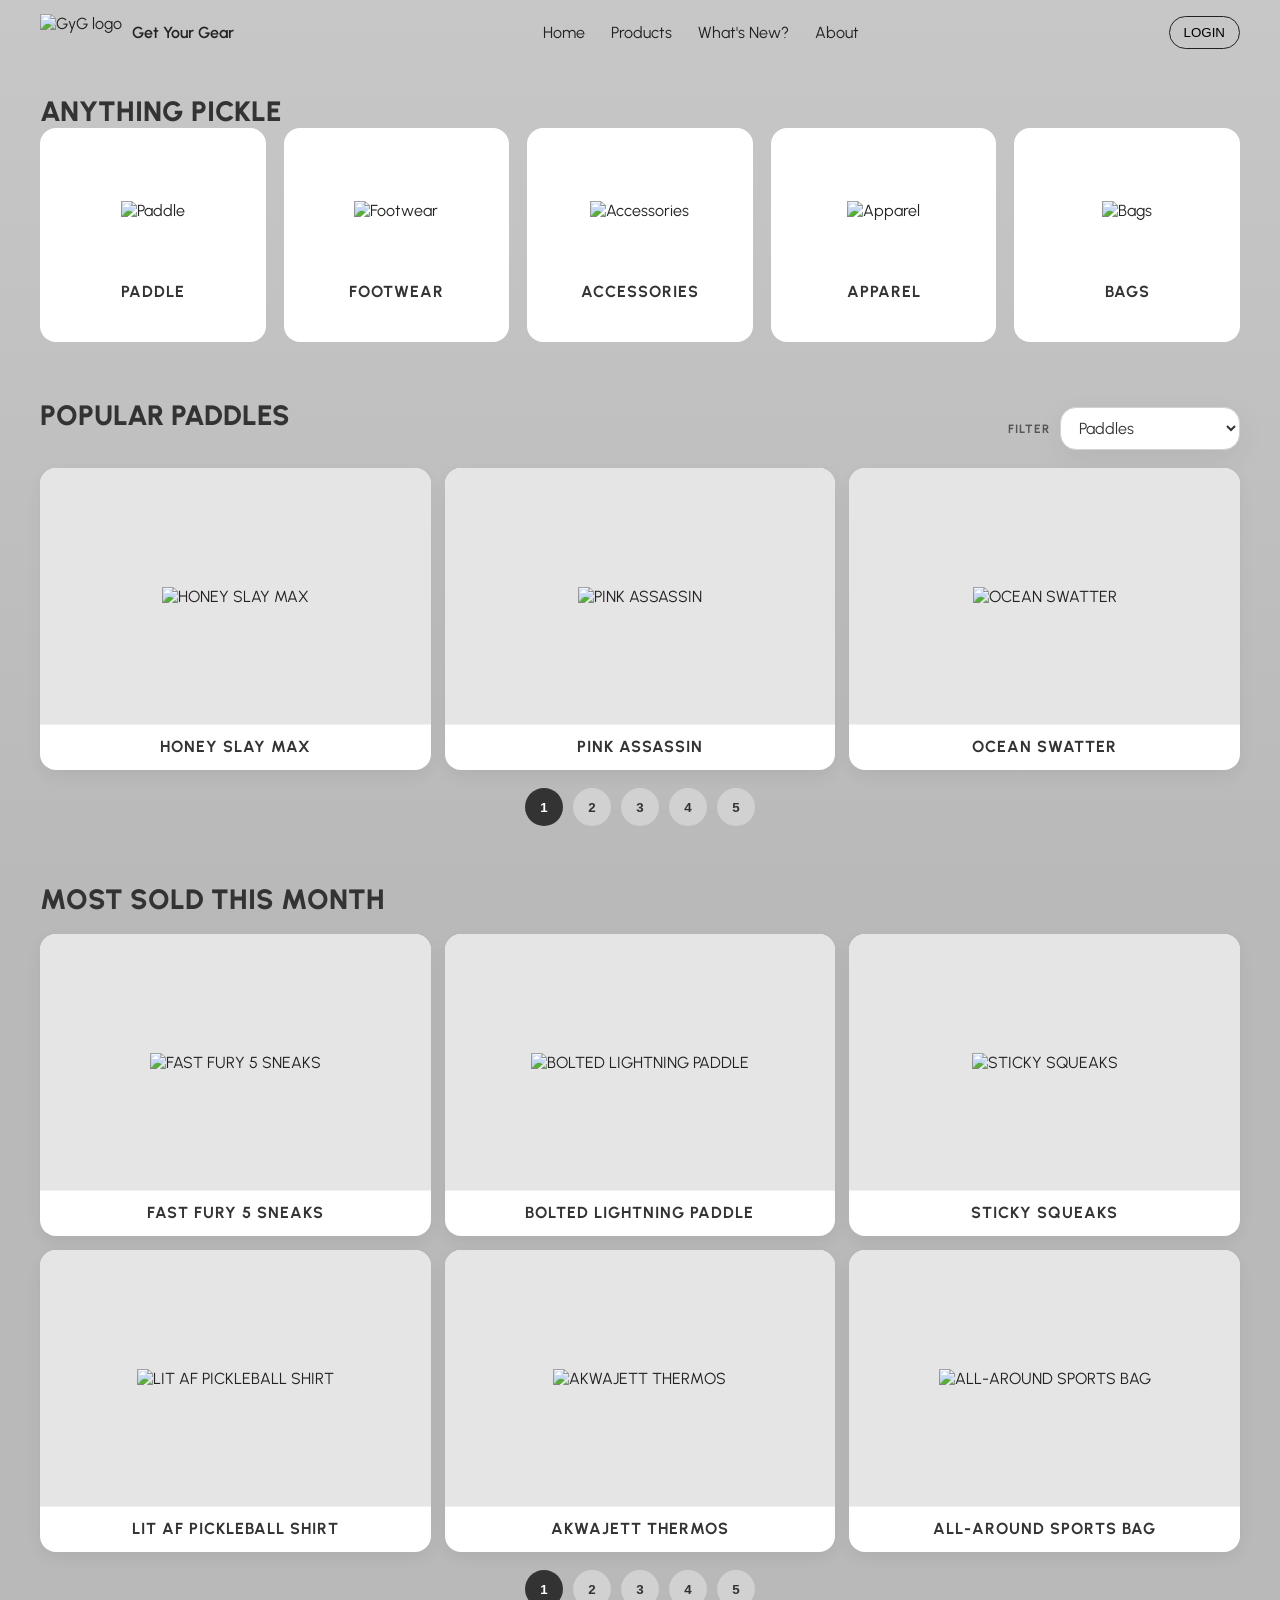
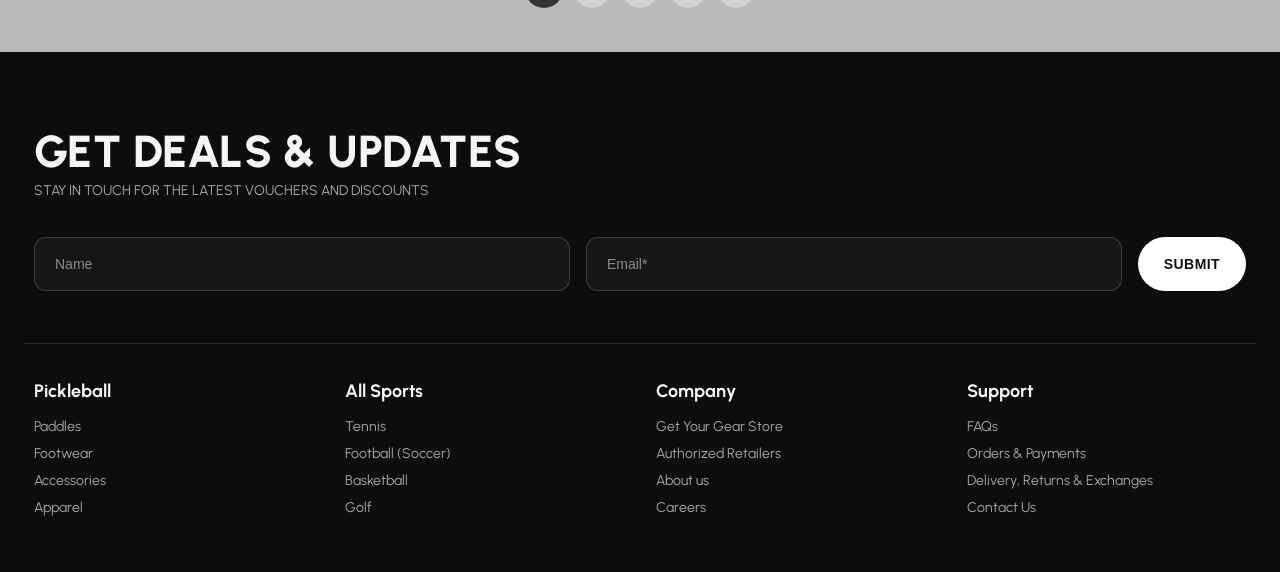
==== Product.html @ f4be5484 "Add files via upload" ====
<!doctype html>
<html lang="en">
	<head>
		<meta charset="utf-8">
		<meta name="viewport" content="width=device-width, initial-scale=1">
		<title>Products - Get Your Gear</title>
		<link rel="preconnect" href="https://fonts.googleapis.com">
		<link rel="preconnect" href="https://fonts.gstatic.com" crossorigin>
		<link href="https://fonts.googleapis.com/css2?family=Urbanist:wght@400;500;600;700;800&display=swap" rel="stylesheet">
		<link rel="stylesheet" href="./Product.css">
		<link rel="stylesheet" href="./footer.css">
	</head>
	<body class="product-page">
			<nav class="nav">
				<div class="nav-left">
					<div class="logo">
						<img class="logo-mark" src="./assets/gyg_logo_2.png" alt="GyG logo">
						<div class="logo-text">Get Your Gear</div>
					</div>
				</div>
				<div class="nav-center">
					<div class="nav-links center-links">
						<a href="index.html">Home</a>
						<a href="Product.html">Products</a>
						<a href="#">What's New?</a>
						<a href="#">About</a>
					</div>
				</div>
				<div class="nav-right">
					<button class="login-btn">LOGIN</button>
				</div>
			</nav>
			<section class="categories-section">
				<div class="categories-wrap">
					<h2 class="categories-title">ANYTHING PICKLE</h2>
					<div class="categories-grid">
						<a class="cat-card" href="#">
							<div class="cat-image"><img src="./assets/volt_paddle_cutout.png" alt="Paddle"></div>
							<div class="cat-label">PADDLE</div>
						</a>
						<a class="cat-card" href="#">
							<div class="cat-image"><img src="./assets/volt_shoes_cutout_fina1l.png" alt="Footwear"></div>
							<div class="cat-label">FOOTWEAR</div>
						</a>
						<a class="cat-card" href="#">
							<div class="cat-image"><img src="./assets/pickleball_thermos.png" alt="Accessories"></div>
							<div class="cat-label">ACCESSORIES</div>
						</a>
						<a class="cat-card" href="#">
							<div class="cat-image"><img src="./assets/pickle_shirt.png" alt="Apparel"></div>
							<div class="cat-label">APPAREL</div>
						</a>
						<a class="cat-card" href="#">
							<div class="cat-image"><img src="./assets/volt_sports_bag_cutout.png" alt="Bags"></div>
							<div class="cat-label">BAGS</div>
						</a>
					</div>
				</div>
			</section>
		<section class="popular-paddles-section">
			<div class="popular-paddles-wrap">
				<div class="section-meta">
					<h2 id="popular-section-title" class="popular-paddles-title">POPULAR PADDLES</h2>
					<div class="category-filter">
						<label for="popular-filter-select">Filter</label>
					<select id="popular-filter-select">
						<option selected>Paddles</option>
						<option>Footwear</option>
							<option>Accessories</option>
							<option>Apparel</option>
							<option>Bags</option>
						</select>
					</div>
				</div>
				<div class="paddles-grid" id="popular-paddles-grid">
				<div class="paddle-card">
						<div class="paddle-image"><img src="./assets/volt_paddle_cutout.png" alt="Honey Slay Max"></div>
						<div class="paddle-copy">HONEY SLAY MAX</div>
					</div>
				<div class="paddle-card">
					<div class="paddle-image"><img src="./assets/pickleball_pink_black_solid.png" alt="Pink Assassin"></div>
					<div class="paddle-copy">PINK ASSASSIN</div>
				</div>
				<div class="paddle-card">
						<div class="paddle-image"><img src="./assets/pickleball_black_blue_final.png" alt="Ocean Swatter"></div>
						<div class="paddle-copy">OCEAN SWATTER</div>
					</div>
				</div>
			<div class="paddles-nav" id="popular-paddles-nav">
					<button class="paddle-dot active" type="button">1</button>
					<button class="paddle-dot" type="button">2</button>
					<button class="paddle-dot" type="button">3</button>
					<button class="paddle-dot" type="button">4</button>
					<button class="paddle-dot" type="button">5</button>
				</div>
			</div>
		</section>
		<section class="popular-paddles-section">
			<div class="popular-paddles-wrap">
				<h2 class="popular-paddles-title">MOST SOLD THIS MONTH</h2>
			<div class="paddles-grid" id="most-sold-grid">
					<div class="paddle-card">
				<div class="paddle-image"><img src="./assets/most_sold_1.png" alt="Fast Fury 5 Sneaks"></div>
						<div class="paddle-copy">FAST FURY 5 SNEAKS</div>
					</div>
					<div class="paddle-card">
				<div class="paddle-image"><img src="./assets/most_sold_2.png" alt="Bolted Lightning Paddle"></div>
						<div class="paddle-copy">BOLTED LIGHTNING PADDLE</div>
					</div>
					<div class="paddle-card">
				<div class="paddle-image"><img src="./assets/most_sold_3.png" alt="Sticky Squeaks"></div>
						<div class="paddle-copy">STICKY SQUEAKS</div>
					</div>
					<div class="paddle-card">
				<div class="paddle-image"><img src="./assets/most_sold_4.png" alt="Lit AF Picklebal Shirt"></div>
						<div class="paddle-copy">LIT AF PICKLEBAL SHIRT</div>
					</div>
					<div class="paddle-card">
				<div class="paddle-image"><img src="./assets/most_sold_5.png" alt="Akwajett Thermos"></div>
						<div class="paddle-copy">AKWAJETT THERMOS</div>
					</div>
					<div class="paddle-card">
				<div class="paddle-image"><img src="./assets/most_sold_6.png" alt="All-Around Sports Bag"></div>
						<div class="paddle-copy">ALL-AROUND SPORTS BAG</div>
					</div>
				</div>
				<div class="paddles-nav" id="most-sold-paddles-nav">
					<button class="paddle-dot active" type="button">1</button>
					<button class="paddle-dot" type="button">2</button>
					<button class="paddle-dot" type="button">3</button>
					<button class="paddle-dot" type="button">4</button>
					<button class="paddle-dot" type="button">5</button>
				</div>
			</div>
		</section>
		<section class="footer-section">
			<div class="footer-wrap">
				<div class="footer-hero">
					<div>
						<div class="footer-heading">GET DEALS & UPDATES</div>
						<div class="footer-copy">STAY IN TOUCH FOR THE LATEST VOUCHERS AND DISCOUNTS</div>
					</div>
					<form class="footer-form">
						<input type="text" placeholder="Name">
						<input type="email" placeholder="Email*">
						<button type="submit">SUBMIT</button>
					</form>
				</div>
				<div class="footer-rule"></div>
				<div class="footer-links-grid">
					<div>
						<div class="footer-column-title">Pickleball</div>
						<div class="footer-link-list">
							<a href="#">Paddles</a>
							<a href="#">Footwear</a>
							<a href="#">Accessories</a>
							<a href="#">Apparel</a>
						</div>
					</div>
					<div>
						<div class="footer-column-title">All Sports</div>
						<div class="footer-link-list">
							<a href="#">Tennis</a>
							<a href="#">Football (Soccer)</a>
							<a href="#">Basketball</a>
							<a href="#">Golf</a>
						</div>
					</div>
					<div>
						<div class="footer-column-title">Company</div>
						<div class="footer-link-list">
							<a href="#">Get Your Gear Store</a>
							<a href="#">Authorized Retailers</a>
							<a href="#">About us</a>
							<a href="#">Careers</a>
						</div>
					</div>
					<div>
						<div class="footer-column-title">Support</div>
						<div class="footer-link-list">
							<a href="#">FAQs</a>
							<a href="#">Orders & Payments</a>
							<a href="#">Delivery, Returns & Exchanges</a>
							<a href="#">Contact Us</a>
						</div>
					</div>
				</div>
			</div>
		</section>
		<script src="./popular.js"></script>
		<script src="./most sold.js"></script>
	</body>
</html>
---- Product.css ----
/* Product page styles */
html, body {
	height: 100%;
	margin: 0;
}

body.product-page {
	background-color: #B9B9B9;
	background-image: linear-gradient(to top, #B9B9B9 0%, #C7C7C7 100%);
	background-repeat: no-repeat;
	background-attachment: fixed;
	background-size: 100% 100%;
	min-height: 100vh;
	font-family: 'Urbanist', 'Helvetica Neue', Arial, sans-serif;
	color: #222;
}

/* Navbar styles for product page */
.nav{
	max-width: 1200px;
	margin: 0 auto;
	display: grid;
	grid-template-columns: auto 1fr auto;
	align-items: center;
	padding: 14px 20px;
}
.nav-left, .nav-right, .nav-center{
	display: flex;
	align-items: center;
}
.logo{
	display: flex;
	align-items: center;
	gap: 10px;
}
.logo-mark{height:36px;width:auto;display:block}
.logo-text{font-weight:600}
.nav-links{display:flex;gap:18px;align-items:center}
.nav-links a{color:inherit;text-decoration:none;padding:6px 4px}
.nav-center{justify-content:center}
.login-btn{
		border:1px solid #222;background:transparent;padding:8px 14px;border-radius:18px;cursor:pointer;
}

@media (max-width: 700px){
	.nav{grid-template-columns: auto 1fr auto;gap:10px}
	.nav-center{display:none}
	.nav-left .logo-mark{height:32px}
}


.product-main{
	max-width: 1100px;
	margin: 48px auto;
	padding: 24px;
}

h1{
	margin: 0 0 12px 0;
}

/* Categories grid (cards) */
.categories-section{max-width:1200px;margin:18px auto;padding:0 20px}
.categories-wrap{padding:12px 0}
.section-meta{display:flex;align-items:flex-end;justify-content:space-between;gap:16px;margin-bottom:18px}
.categories-title,.popular-paddles-title{font-size:28px;font-weight:800;margin:0;text-transform:uppercase;color:#333}
.category-filter{display:flex;align-items:center;gap:10px}
.category-filter label{font-size:12px;font-weight:700;text-transform:uppercase;letter-spacing:1px;color:#555}
.category-filter select{min-width:180px;border:1px solid #d3d3d3;border-radius:16px;padding:10px 14px;background:#fff;color:#333;font:inherit;cursor:pointer;box-shadow:0 10px 30px rgba(0,0,0,0.06)}
.categories-grid{display:grid;grid-template-columns:repeat(5,1fr);gap:18px}
.cat-card{background:#fff;border-radius:16px;padding:22px 14px;text-align:center;text-decoration:none;color:inherit;display:flex;flex-direction:column;align-items:center;gap:12px;min-height:170px}
.cat-card .cat-image{width:100%;display:flex;align-items:center;justify-content:center;height:120px}
.cat-card img{max-width:140px;max-height:120px;height:auto;display:block}
.cat-label{font-weight:700;letter-spacing:1px;color:#333}

@media (max-width: 1000px){
	.categories-grid{grid-template-columns:repeat(3,1fr)}
}
@media (max-width: 640px){
	.categories-grid{grid-template-columns:repeat(2,1fr)}
	.categories-title{font-size:20px}
	.cat-card .cat-image{height:90px}
	.cat-card img{max-width:110px;max-height:90px}
}

.popular-paddles-section{max-width:1200px;margin:32px auto;padding:0 20px}
.popular-paddles-wrap{padding:12px 0}
.popular-paddles-title{font-size:28px;font-weight:800;margin:0 0 18px;text-transform:uppercase;color:#333}
.paddles-grid{display:grid;grid-template-columns:repeat(3,minmax(0,1fr));gap:14px}
.paddles-nav{margin-top:18px;display:flex;justify-content:center;gap:10px;flex-wrap:wrap}
.paddle-dot{border:none;background:#d1d1d1;color:#333;width:38px;height:38px;border-radius:50%;font-weight:700;cursor:pointer;transition:background 0.2s, transform 0.2s}
.paddle-dot:hover{background:#b5b5b5;transform:scale(1.03)}
.paddle-dot.active{background:#333;color:#fff}
.paddle-card{background:#fff;border-radius:16px;overflow:hidden;text-align:center;text-decoration:none;color:inherit;display:flex;flex-direction:column;align-items:center;box-shadow:0 6px 16px rgba(0,0,0,0.06)}
.paddle-image{background:#E5E5E5;padding:18px 14px;width:100%;display:flex;align-items:center;justify-content:center;min-height:220px}
.paddle-image img{max-width:220px;max-height:220px;width:auto;height:auto;display:block}
.paddle-copy{padding:12px 12px 14px;font-weight:700;text-transform:uppercase;letter-spacing:1px;color:#333;width:100%;border-top:1px solid #f0f0f0}

@media (max-width: 1000px){
	.paddles-grid{grid-template-columns:repeat(2,1fr)}
}
@media (max-width: 640px){
	.paddles-grid{grid-template-columns:1fr}
	.popular-paddles-title{font-size:20px}
	.paddle-image{padding:18px 12px}
	.paddle-image img{max-width:120px;max-height:150px}
}

/* Footer section styles */
:root {
	--footer-bg: #0d0d0d;
	--footer-text: #f5f5f3;
	--footer-muted: #a9a9a9;
	--footer-border: rgba(255, 255, 255, 0.12);
	--footer-button: #ffffff;
	--footer-button-text: #111111;
}

.footer-section {
	background: var(--footer-bg);
	color: var(--footer-text);
	padding: 72px 24px 56px;
}

.footer-wrap {
	max-width: 1280px;
	margin: 0 auto;
}

.footer-hero {
	display: grid;
	gap: 22px;
	justify-items: start;
	padding: 0 10px;
}

.footer-heading {
	font-size: clamp(32px, 3.5vw, 48px);
	font-weight: 800;
	letter-spacing: 0.01em;
	text-transform: uppercase;
}

.footer-copy {
	max-width: 620px;
	color: var(--footer-muted);
	font-size: 14px;
	line-height: 1.8;
}

.footer-form {
	display: grid;
	grid-template-columns: minmax(200px, 1fr) minmax(220px, 1fr) auto;
	gap: 16px;
	width: 100%;
	margin-top: 12px;
}

.footer-form input {
	border: 1px solid rgba(255, 255, 255, 0.16);
	border-radius: 12px;
	background: rgba(255, 255, 255, 0.04);
	color: var(--footer-text);
	padding: 18px 20px;
	font-size: 14px;
}

.footer-form input::placeholder {
	color: rgba(255, 255, 255, 0.5);
}

.footer-form button {
	border: none;
	border-radius: 999px;
	background: var(--footer-button);
	color: var(--footer-button-text);
	font-size: 14px;
	font-weight: 700;
	letter-spacing: 0.03em;
	padding: 16px 26px;
	cursor: pointer;
	transition: transform 0.2s ease, box-shadow 0.2s ease;
}

.footer-form button:hover {
	transform: translateY(-1px);
	box-shadow: 0 16px 30px rgba(0, 0, 0, 0.15);
}

.footer-rule {
	border-top: 1px solid var(--footer-border);
	margin: 52px 0 36px;
}

.footer-links-grid {
	display: grid;
	grid-template-columns: repeat(4, minmax(0, 1fr));
	gap: 32px;
	padding: 0 10px;
}

.footer-column-title {
	font-size: 18px;
	font-weight: 700;
	margin-bottom: 16px;
}

.footer-link-list {
	display: grid;
	gap: 10px;
}

.footer-link-list a {
	color: var(--footer-muted);
	text-decoration: none;
	font-size: 14px;
	transition: color 0.2s ease;
}

.footer-link-list a:hover {
	color: var(--footer-text);
}

@media (max-width: 980px) {
	.footer-section {
		padding: 60px 20px 48px;
	}

	.footer-form {
		grid-template-columns: 1fr;
	}

	.footer-links-grid {
		grid-template-columns: repeat(2, minmax(0, 1fr));
	}
}

@media (max-width: 640px) {
	.footer-section {
		padding: 48px 16px 40px;
	}

	.footer-form {
		gap: 12px;
	}

	.footer-links-grid {
		grid-template-columns: 1fr;
	}
}

/* Footer section styles */
:root {
	--footer-bg: #0d0d0d;
	--footer-text: #f5f5f3;
	--footer-muted: #a9a9a9;
	--footer-border: rgba(255, 255, 255, 0.12);
	--footer-button: #ffffff;
	--footer-button-text: #111111;
}

.footer-section {
	background: var(--footer-bg);
	color: var(--footer-text);
	padding: 72px 24px 56px;
}

.footer-wrap {
	max-width: 1280px;
	margin: 0 auto;
}

.footer-hero {
	display: grid;
	gap: 22px;
	justify-items: start;
	padding: 0 10px;
}

.footer-heading {
	font-size: clamp(32px, 3.5vw, 48px);
	font-weight: 800;
	letter-spacing: 0.01em;
	text-transform: uppercase;
}

.footer-copy {
	max-width: 620px;
	color: var(--footer-muted);
	font-size: 14px;
	line-height: 1.8;
}

.footer-form {
	display: grid;
	grid-template-columns: minmax(200px, 1fr) minmax(220px, 1fr) auto;
	gap: 16px;
	width: 100%;
	margin-top: 12px;
}

.footer-form input {
	border: 1px solid rgba(255, 255, 255, 0.16);
	border-radius: 12px;
	background: rgba(255, 255, 255, 0.04);
	color: var(--footer-text);
	padding: 18px 20px;
	font-size: 14px;
}

.footer-form input::placeholder {
	color: rgba(255, 255, 255, 0.5);
}

.footer-form button {
	border: none;
	border-radius: 999px;
	background: var(--footer-button);
	color: var(--footer-button-text);
	font-size: 14px;
	font-weight: 700;
	letter-spacing: 0.03em;
	padding: 16px 26px;
	cursor: pointer;
	transition: transform 0.2s ease, box-shadow 0.2s ease;
}

.footer-form button:hover {
	transform: translateY(-1px);
	box-shadow: 0 16px 30px rgba(0, 0, 0, 0.15);
}

.footer-rule {
	border-top: 1px solid var(--footer-border);
	margin: 52px 0 36px;
}

.footer-links-grid {
	display: grid;
	grid-template-columns: repeat(4, minmax(0, 1fr));
	gap: 32px;
	padding: 0 10px;
}

.footer-column-title {
	font-size: 18px;
	font-weight: 700;
	margin-bottom: 16px;
}

.footer-link-list {
	display: grid;
	gap: 10px;
}

.footer-link-list a {
	color: var(--footer-muted);
	text-decoration: none;
	font-size: 14px;
	transition: color 0.2s ease;
}

.footer-link-list a:hover {
	color: var(--footer-text);
}

@media (max-width: 980px) {
	.footer-section {
		padding: 60px 20px 48px;
	}

	.footer-form {
		grid-template-columns: 1fr;
	}

	.footer-links-grid {
		grid-template-columns: repeat(2, minmax(0, 1fr));
	}
}

@media (max-width: 640px) {
	.footer-section {
		padding: 48px 16px 40px;
	}

	.footer-form {
		gap: 12px;
	}

	.footer-links-grid {
		grid-template-columns: 1fr;
	}
}
---- footer.css ----
:root {
  --footer-bg: #0d0d0d;
  --footer-text: #f5f5f3;
  --footer-muted: #a9a9a9;
  --footer-border: rgba(255, 255, 255, 0.12);
  --footer-accent: #ffffff;
  --footer-button: #ffffff;
  --footer-button-text: #111111;
}

.footer-section {
  background: var(--footer-bg);
  color: var(--footer-text);
  padding: 72px 24px 56px;
}

.footer-wrap {
  max-width: 1280px;
  margin: 0 auto;
}

.footer-hero {
  display: grid;
  gap: 22px;
  justify-items: start;
  padding: 0 10px;
}

.footer-heading {
  font-size: clamp(32px, 3.5vw, 48px);
  font-weight: 800;
  letter-spacing: 0.01em;
  text-transform: uppercase;
}

.footer-copy {
  max-width: 620px;
  color: var(--footer-muted);
  font-size: 14px;
  line-height: 1.8;
}

.footer-form {
  display: grid;
  grid-template-columns: minmax(200px, 1fr) minmax(220px, 1fr) auto;
  gap: 16px;
  width: 100%;
  margin-top: 12px;
}

.footer-form input {
  border: 1px solid rgba(255, 255, 255, 0.16);
  border-radius: 12px;
  background: rgba(255, 255, 255, 0.04);
  color: var(--footer-text);
  padding: 18px 20px;
  font-size: 14px;
}

.footer-form input::placeholder {
  color: rgba(255, 255, 255, 0.5);
}

.footer-form button {
  border: none;
  border-radius: 999px;
  background: var(--footer-button);
  color: var(--footer-button-text);
  font-size: 14px;
  font-weight: 700;
  letter-spacing: 0.03em;
  padding: 16px 26px;
  cursor: pointer;
  transition: transform 0.2s ease, box-shadow 0.2s ease;
}

.footer-form button:hover {
  transform: translateY(-1px);
  box-shadow: 0 16px 30px rgba(0, 0, 0, 0.15);
}

.footer-rule {
  border-top: 1px solid var(--footer-border);
  margin: 52px 0 36px;
}

.footer-links-grid {
  display: grid;
  grid-template-columns: repeat(4, minmax(0, 1fr));
  gap: 32px;
  padding: 0 10px;
}

.footer-column-title {
  font-size: 18px;
  font-weight: 700;
  margin-bottom: 16px;
}

.footer-link-list {
  display: grid;
  gap: 10px;
}

.footer-link-list a {
  color: var(--footer-muted);
  text-decoration: none;
  font-size: 14px;
  transition: color 0.2s ease;
}

.footer-link-list a:hover {
  color: var(--footer-text);
}

@media (max-width: 980px) {
  .footer-section {
    padding: 60px 20px 48px;
  }

  .footer-form {
    grid-template-columns: 1fr;
  }

  .footer-links-grid {
    grid-template-columns: repeat(2, minmax(0, 1fr));
  }
}

@media (max-width: 640px) {
  .footer-section {
    padding: 48px 16px 40px;
  }

  .footer-form {
    gap: 12px;
  }

  .footer-links-grid {
    grid-template-columns: 1fr;
  }
}
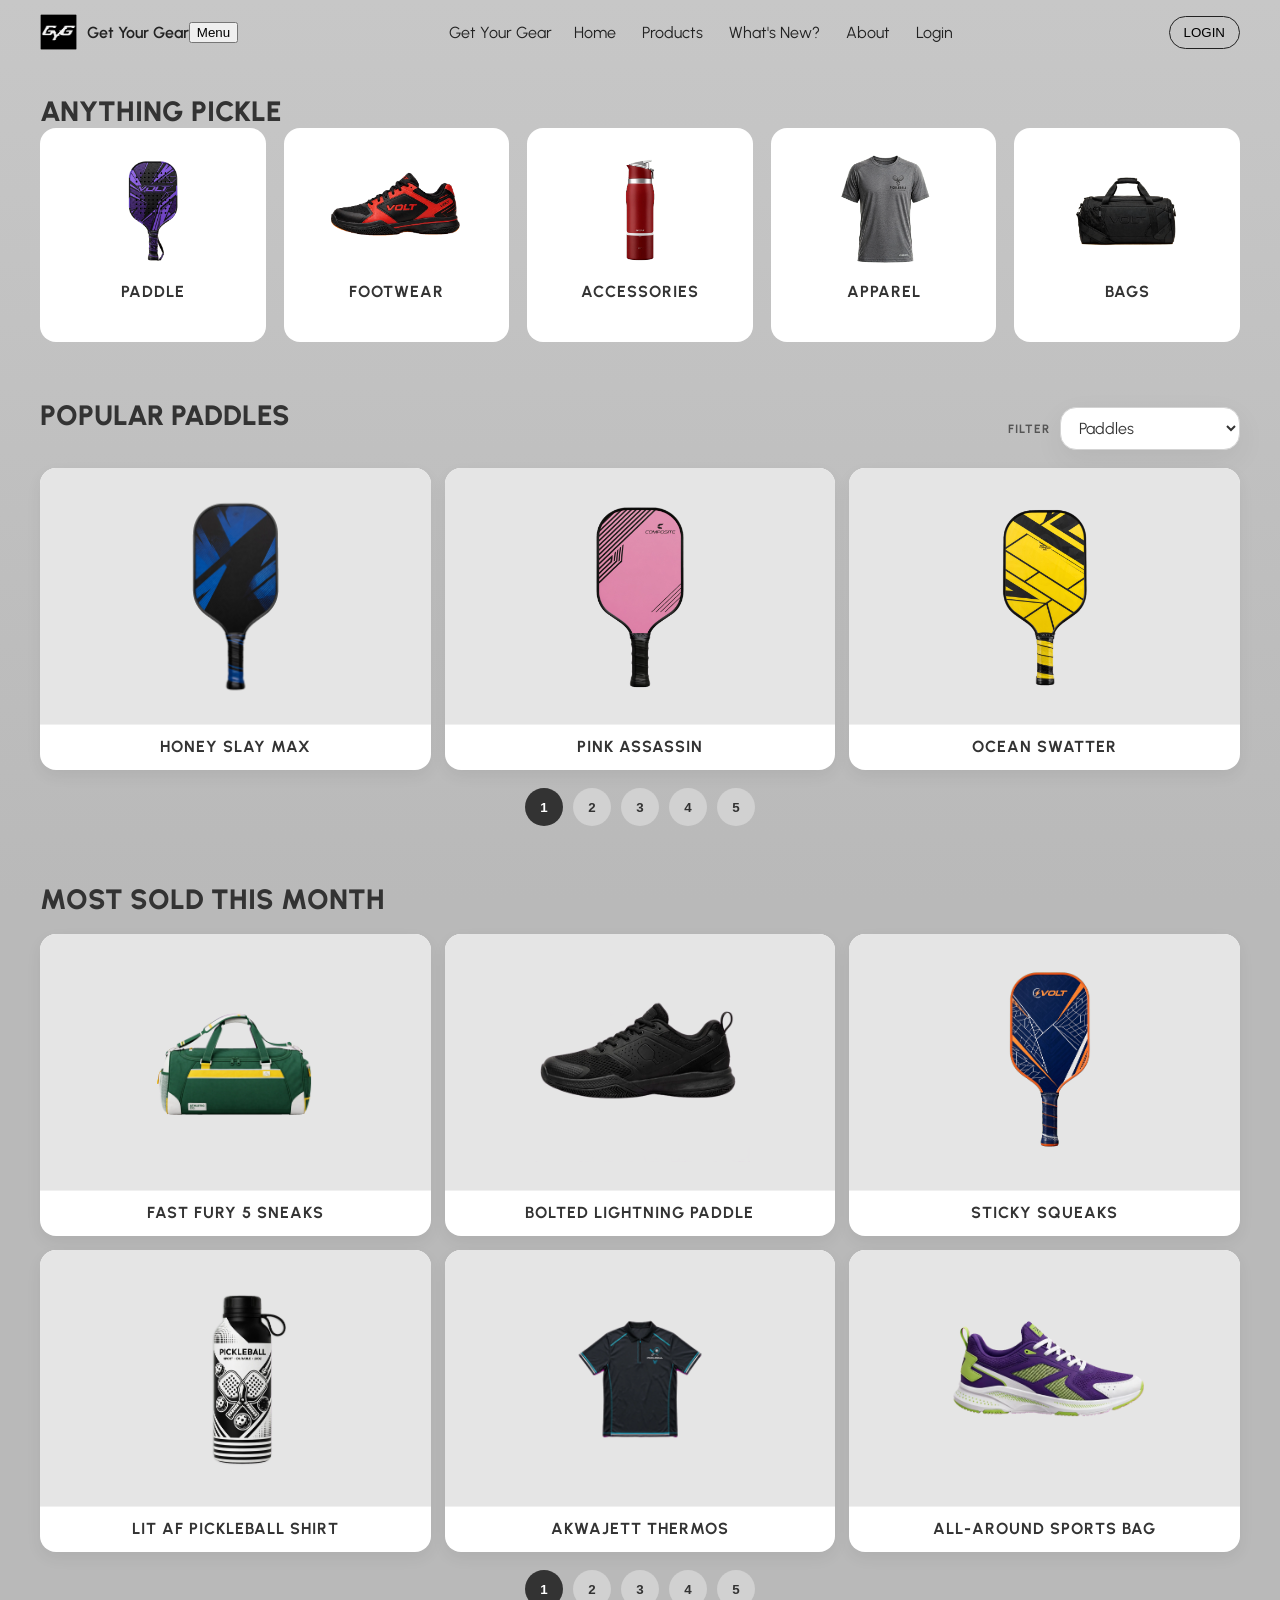
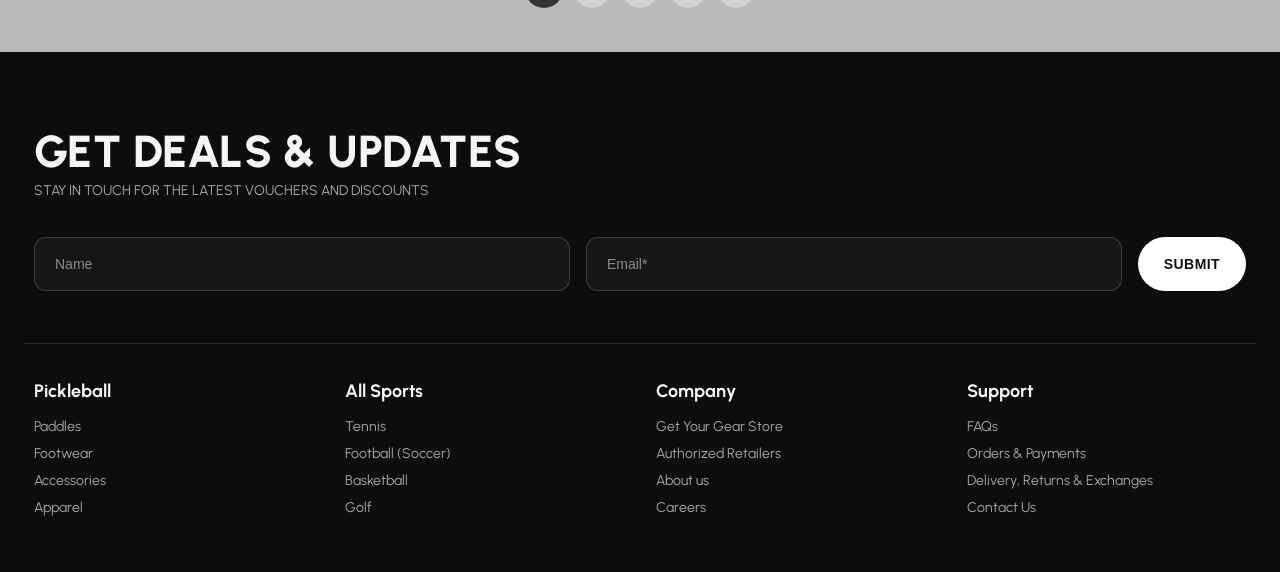
==== commit 5e0b6455: "Update Product.html" ====
--- a/Product.html
+++ b/Product.html
@@ -7,8 +7,8 @@
 		<link rel="preconnect" href="https://fonts.googleapis.com">
 		<link rel="preconnect" href="https://fonts.gstatic.com" crossorigin>
 		<link href="https://fonts.googleapis.com/css2?family=Urbanist:wght@400;500;600;700;800&display=swap" rel="stylesheet">
-		<link rel="stylesheet" href="./Product.css">
-		<link rel="stylesheet" href="./footer.css">
+		<link rel="stylesheet" href="./css/Product.css">
+		<link rel="stylesheet" href="./css/footer.css">
 	</head>
 	<body class="product-page">
 			<nav class="nav">
@@ -16,14 +16,20 @@
 					<div class="logo">
 						<img class="logo-mark" src="./assets/gyg_logo_2.png" alt="GyG logo">
 						<div class="logo-text">Get Your Gear</div>
-					</div>
-				</div>
+					</div>				<button class="nav-toggle-btn" type="button" aria-expanded="false" aria-controls="product-nav-links">
+					<span class="nav-toggle-icon"></span>
+					<span class="visually-hidden">Menu</span>
+				</button>				</div>
 				<div class="nav-center">
-					<div class="nav-links center-links">
+					<div class="nav-links center-links" id="product-nav-links">
+						<div class="mobile-nav-top">
+							<div class="mobile-logo-text">Get Your Gear</div>
+						</div>
 						<a href="index.html">Home</a>
 						<a href="Product.html">Products</a>
 						<a href="#">What's New?</a>
 						<a href="#">About</a>
+						<a class="login-link" href="#">Login</a>
 					</div>
 				</div>
 				<div class="nav-right">
@@ -187,8 +193,9 @@
 				</div>
 			</div>
 		</section>
-		<script src="./popular.js"></script>
-		<script src="./most sold.js"></script>
+		<script src="./js/product-nav.js"></script>
+		<script src="./js/popular.js"></script>
+		<script src="./js/most sold.js"></script>
 	</body>
 </html>
 
--- a/css/Product.css
+++ b/css/Product.css
@@ -0,0 +1,394 @@
+/* Product page styles */
+html, body {
+	height: 100%;
+	margin: 0;
+}
+
+body.product-page {
+	background-color: #B9B9B9;
+	background-image: linear-gradient(to top, #B9B9B9 0%, #C7C7C7 100%);
+	background-repeat: no-repeat;
+	background-attachment: fixed;
+	background-size: 100% 100%;
+	min-height: 100vh;
+	font-family: 'Urbanist', 'Helvetica Neue', Arial, sans-serif;
+	color: #222;
+}
+
+/* Navbar styles for product page */
+.nav{
+	max-width: 1200px;
+	margin: 0 auto;
+	display: grid;
+	grid-template-columns: auto 1fr auto;
+	align-items: center;
+	padding: 14px 20px;
+}
+.nav-left, .nav-right, .nav-center{
+	display: flex;
+	align-items: center;
+}
+.logo{
+	display: flex;
+	align-items: center;
+	gap: 10px;
+}
+.logo-mark{height:36px;width:auto;display:block}
+.logo-text{font-weight:600}
+.nav-links{display:flex;gap:18px;align-items:center}
+.nav-links a{color:inherit;text-decoration:none;padding:6px 4px}
+.nav-center{justify-content:center}
+.login-btn{
+		border:1px solid #222;background:transparent;padding:8px 14px;border-radius:18px;cursor:pointer;
+}
+
+@media (max-width: 700px){
+	.nav{grid-template-columns: auto 1fr auto;gap:10px}
+	.nav-center{display:none}
+	.nav-left .logo-mark{height:32px}
+}
+
+
+.product-main{
+	max-width: 1100px;
+	margin: 48px auto;
+	padding: 24px;
+}
+
+h1{
+	margin: 0 0 12px 0;
+}
+
+/* Categories grid (cards) */
+.categories-section{max-width:1200px;margin:18px auto;padding:0 20px}
+.categories-wrap{padding:12px 0}
+.section-meta{display:flex;align-items:flex-end;justify-content:space-between;gap:16px;margin-bottom:18px}
+.categories-title,.popular-paddles-title{font-size:28px;font-weight:800;margin:0;text-transform:uppercase;color:#333}
+.category-filter{display:flex;align-items:center;gap:10px}
+.category-filter label{font-size:12px;font-weight:700;text-transform:uppercase;letter-spacing:1px;color:#555}
+.category-filter select{min-width:180px;border:1px solid #d3d3d3;border-radius:16px;padding:10px 14px;background:#fff;color:#333;font:inherit;cursor:pointer;box-shadow:0 10px 30px rgba(0,0,0,0.06)}
+.categories-grid{display:grid;grid-template-columns:repeat(5,1fr);gap:18px}
+.cat-card{background:#fff;border-radius:16px;padding:22px 14px;text-align:center;text-decoration:none;color:inherit;display:flex;flex-direction:column;align-items:center;gap:12px;min-height:170px}
+.cat-card .cat-image{width:100%;display:flex;align-items:center;justify-content:center;height:120px}
+.cat-card img{max-width:140px;max-height:120px;height:auto;display:block}
+.cat-label{font-weight:700;letter-spacing:1px;color:#333}
+
+@media (max-width: 1000px){
+	.categories-grid{grid-template-columns:repeat(3,1fr)}
+}
+@media (max-width: 640px){
+	.categories-grid{grid-template-columns:repeat(2,1fr)}
+	.categories-title{font-size:20px}
+	.cat-card .cat-image{height:90px}
+	.cat-card img{max-width:110px;max-height:90px}
+}
+
+.popular-paddles-section{max-width:1200px;margin:32px auto;padding:0 20px}
+.popular-paddles-wrap{padding:12px 0}
+.popular-paddles-title{font-size:28px;font-weight:800;margin:0 0 18px;text-transform:uppercase;color:#333}
+.paddles-grid{display:grid;grid-template-columns:repeat(3,minmax(0,1fr));gap:14px}
+.paddles-nav{margin-top:18px;display:flex;justify-content:center;gap:10px;flex-wrap:wrap}
+.paddle-dot{border:none;background:#d1d1d1;color:#333;width:38px;height:38px;border-radius:50%;font-weight:700;cursor:pointer;transition:background 0.2s, transform 0.2s}
+.paddle-dot:hover{background:#b5b5b5;transform:scale(1.03)}
+.paddle-dot.active{background:#333;color:#fff}
+.paddle-card{background:#fff;border-radius:16px;overflow:hidden;text-align:center;text-decoration:none;color:inherit;display:flex;flex-direction:column;align-items:center;box-shadow:0 6px 16px rgba(0,0,0,0.06)}
+.paddle-image{background:#E5E5E5;padding:18px 14px;width:100%;display:flex;align-items:center;justify-content:center;min-height:220px}
+.paddle-image img{max-width:220px;max-height:220px;width:auto;height:auto;display:block}
+.paddle-copy{padding:12px 12px 14px;font-weight:700;text-transform:uppercase;letter-spacing:1px;color:#333;width:100%;border-top:1px solid #f0f0f0}
+
+@media (max-width: 1000px){
+	.paddles-grid{grid-template-columns:repeat(2,1fr)}
+}
+@media (max-width: 640px){
+	.paddles-grid{grid-template-columns:1fr}
+	.popular-paddles-title{font-size:20px}
+	.paddle-image{padding:18px 12px}
+	.paddle-image img{max-width:120px;max-height:150px}
+}
+
+/* Footer section styles */
+:root {
+	--footer-bg: #0d0d0d;
+	--footer-text: #f5f5f3;
+	--footer-muted: #a9a9a9;
+	--footer-border: rgba(255, 255, 255, 0.12);
+	--footer-button: #ffffff;
+	--footer-button-text: #111111;
+}
+
+.footer-section {
+	background: var(--footer-bg);
+	color: var(--footer-text);
+	padding: 72px 24px 56px;
+}
+
+.footer-wrap {
+	max-width: 1280px;
+	margin: 0 auto;
+}
+
+.footer-hero {
+	display: grid;
+	gap: 22px;
+	justify-items: start;
+	padding: 0 10px;
+}
+
+.footer-heading {
+	font-size: clamp(32px, 3.5vw, 48px);
+	font-weight: 800;
+	letter-spacing: 0.01em;
+	text-transform: uppercase;
+}
+
+.footer-copy {
+	max-width: 620px;
+	color: var(--footer-muted);
+	font-size: 14px;
+	line-height: 1.8;
+}
+
+.footer-form {
+	display: grid;
+	grid-template-columns: minmax(200px, 1fr) minmax(220px, 1fr) auto;
+	gap: 16px;
+	width: 100%;
+	margin-top: 12px;
+}
+
+.footer-form input {
+	border: 1px solid rgba(255, 255, 255, 0.16);
+	border-radius: 12px;
+	background: rgba(255, 255, 255, 0.04);
+	color: var(--footer-text);
+	padding: 18px 20px;
+	font-size: 14px;
+}
+
+.footer-form input::placeholder {
+	color: rgba(255, 255, 255, 0.5);
+}
+
+.footer-form button {
+	border: none;
+	border-radius: 999px;
+	background: var(--footer-button);
+	color: var(--footer-button-text);
+	font-size: 14px;
+	font-weight: 700;
+	letter-spacing: 0.03em;
+	padding: 16px 26px;
+	cursor: pointer;
+	transition: transform 0.2s ease, box-shadow 0.2s ease;
+}
+
+.footer-form button:hover {
+	transform: translateY(-1px);
+	box-shadow: 0 16px 30px rgba(0, 0, 0, 0.15);
+}
+
+.footer-rule {
+	border-top: 1px solid var(--footer-border);
+	margin: 52px 0 36px;
+}
+
+.footer-links-grid {
+	display: grid;
+	grid-template-columns: repeat(4, minmax(0, 1fr));
+	gap: 32px;
+	padding: 0 10px;
+}
+
+.footer-column-title {
+	font-size: 18px;
+	font-weight: 700;
+	margin-bottom: 16px;
+}
+
+.footer-link-list {
+	display: grid;
+	gap: 10px;
+}
+
+.footer-link-list a {
+	color: var(--footer-muted);
+	text-decoration: none;
+	font-size: 14px;
+	transition: color 0.2s ease;
+}
+
+.footer-link-list a:hover {
+	color: var(--footer-text);
+}
+
+@media (max-width: 980px) {
+	.footer-section {
+		padding: 60px 20px 48px;
+	}
+
+	.footer-form {
+		grid-template-columns: 1fr;
+	}
+
+	.footer-links-grid {
+		grid-template-columns: repeat(2, minmax(0, 1fr));
+	}
+}
+
+@media (max-width: 640px) {
+	.footer-section {
+		padding: 48px 16px 40px;
+	}
+
+	.footer-form {
+		gap: 12px;
+	}
+
+	.footer-links-grid {
+		grid-template-columns: 1fr;
+	}
+}
+
+/* Footer section styles */
+:root {
+	--footer-bg: #0d0d0d;
+	--footer-text: #f5f5f3;
+	--footer-muted: #a9a9a9;
+	--footer-border: rgba(255, 255, 255, 0.12);
+	--footer-button: #ffffff;
+	--footer-button-text: #111111;
+}
+
+.footer-section {
+	background: var(--footer-bg);
+	color: var(--footer-text);
+	padding: 72px 24px 56px;
+}
+
+.footer-wrap {
+	max-width: 1280px;
+	margin: 0 auto;
+}
+
+.footer-hero {
+	display: grid;
+	gap: 22px;
+	justify-items: start;
+	padding: 0 10px;
+}
+
+.footer-heading {
+	font-size: clamp(32px, 3.5vw, 48px);
+	font-weight: 800;
+	letter-spacing: 0.01em;
+	text-transform: uppercase;
+}
+
+.footer-copy {
+	max-width: 620px;
+	color: var(--footer-muted);
+	font-size: 14px;
+	line-height: 1.8;
+}
+
+.footer-form {
+	display: grid;
+	grid-template-columns: minmax(200px, 1fr) minmax(220px, 1fr) auto;
+	gap: 16px;
+	width: 100%;
+	margin-top: 12px;
+}
+
+.footer-form input {
+	border: 1px solid rgba(255, 255, 255, 0.16);
+	border-radius: 12px;
+	background: rgba(255, 255, 255, 0.04);
+	color: var(--footer-text);
+	padding: 18px 20px;
+	font-size: 14px;
+}
+
+.footer-form input::placeholder {
+	color: rgba(255, 255, 255, 0.5);
+}
+
+.footer-form button {
+	border: none;
+	border-radius: 999px;
+	background: var(--footer-button);
+	color: var(--footer-button-text);
+	font-size: 14px;
+	font-weight: 700;
+	letter-spacing: 0.03em;
+	padding: 16px 26px;
+	cursor: pointer;
+	transition: transform 0.2s ease, box-shadow 0.2s ease;
+}
+
+.footer-form button:hover {
+	transform: translateY(-1px);
+	box-shadow: 0 16px 30px rgba(0, 0, 0, 0.15);
+}
+
+.footer-rule {
+	border-top: 1px solid var(--footer-border);
+	margin: 52px 0 36px;
+}
+
+.footer-links-grid {
+	display: grid;
+	grid-template-columns: repeat(4, minmax(0, 1fr));
+	gap: 32px;
+	padding: 0 10px;
+}
+
+.footer-column-title {
+	font-size: 18px;
+	font-weight: 700;
+	margin-bottom: 16px;
+}
+
+.footer-link-list {
+	display: grid;
+	gap: 10px;
+}
+
+.footer-link-list a {
+	color: var(--footer-muted);
+	text-decoration: none;
+	font-size: 14px;
+	transition: color 0.2s ease;
+}
+
+.footer-link-list a:hover {
+	color: var(--footer-text);
+}
+
+@media (max-width: 980px) {
+	.footer-section {
+		padding: 60px 20px 48px;
+	}
+
+	.footer-form {
+		grid-template-columns: 1fr;
+	}
+
+	.footer-links-grid {
+		grid-template-columns: repeat(2, minmax(0, 1fr));
+	}
+}
+
+@media (max-width: 640px) {
+	.footer-section {
+		padding: 48px 16px 40px;
+	}
+
+	.footer-form {
+		gap: 12px;
+	}
+
+	.footer-links-grid {
+		grid-template-columns: 1fr;
+	}
+}
+
--- a/css/footer.css
+++ b/css/footer.css
@@ -0,0 +1,142 @@
+:root {
+  --footer-bg: #0d0d0d;
+  --footer-text: #f5f5f3;
+  --footer-muted: #a9a9a9;
+  --footer-border: rgba(255, 255, 255, 0.12);
+  --footer-accent: #ffffff;
+  --footer-button: #ffffff;
+  --footer-button-text: #111111;
+}
+
+.footer-section {
+  background: var(--footer-bg);
+  color: var(--footer-text);
+  padding: 72px 24px 56px;
+}
+
+.footer-wrap {
+  max-width: 1280px;
+  margin: 0 auto;
+}
+
+.footer-hero {
+  display: grid;
+  gap: 22px;
+  justify-items: start;
+  padding: 0 10px;
+}
+
+.footer-heading {
+  font-size: clamp(32px, 3.5vw, 48px);
+  font-weight: 800;
+  letter-spacing: 0.01em;
+  text-transform: uppercase;
+}
+
+.footer-copy {
+  max-width: 620px;
+  color: var(--footer-muted);
+  font-size: 14px;
+  line-height: 1.8;
+}
+
+.footer-form {
+  display: grid;
+  grid-template-columns: minmax(200px, 1fr) minmax(220px, 1fr) auto;
+  gap: 16px;
+  width: 100%;
+  margin-top: 12px;
+}
+
+.footer-form input {
+  border: 1px solid rgba(255, 255, 255, 0.16);
+  border-radius: 12px;
+  background: rgba(255, 255, 255, 0.04);
+  color: var(--footer-text);
+  padding: 18px 20px;
+  font-size: 14px;
+}
+
+.footer-form input::placeholder {
+  color: rgba(255, 255, 255, 0.5);
+}
+
+.footer-form button {
+  border: none;
+  border-radius: 999px;
+  background: var(--footer-button);
+  color: var(--footer-button-text);
+  font-size: 14px;
+  font-weight: 700;
+  letter-spacing: 0.03em;
+  padding: 16px 26px;
+  cursor: pointer;
+  transition: transform 0.2s ease, box-shadow 0.2s ease;
+}
+
+.footer-form button:hover {
+  transform: translateY(-1px);
+  box-shadow: 0 16px 30px rgba(0, 0, 0, 0.15);
+}
+
+.footer-rule {
+  border-top: 1px solid var(--footer-border);
+  margin: 52px 0 36px;
+}
+
+.footer-links-grid {
+  display: grid;
+  grid-template-columns: repeat(4, minmax(0, 1fr));
+  gap: 32px;
+  padding: 0 10px;
+}
+
+.footer-column-title {
+  font-size: 18px;
+  font-weight: 700;
+  margin-bottom: 16px;
+}
+
+.footer-link-list {
+  display: grid;
+  gap: 10px;
+}
+
+.footer-link-list a {
+  color: var(--footer-muted);
+  text-decoration: none;
+  font-size: 14px;
+  transition: color 0.2s ease;
+}
+
+.footer-link-list a:hover {
+  color: var(--footer-text);
+}
+
+@media (max-width: 980px) {
+  .footer-section {
+    padding: 60px 20px 48px;
+  }
+
+  .footer-form {
+    grid-template-columns: 1fr;
+  }
+
+  .footer-links-grid {
+    grid-template-columns: repeat(2, minmax(0, 1fr));
+  }
+}
+
+@media (max-width: 640px) {
+  .footer-section {
+    padding: 48px 16px 40px;
+  }
+
+  .footer-form {
+    gap: 12px;
+  }
+
+  .footer-links-grid {
+    grid-template-columns: 1fr;
+  }
+}
